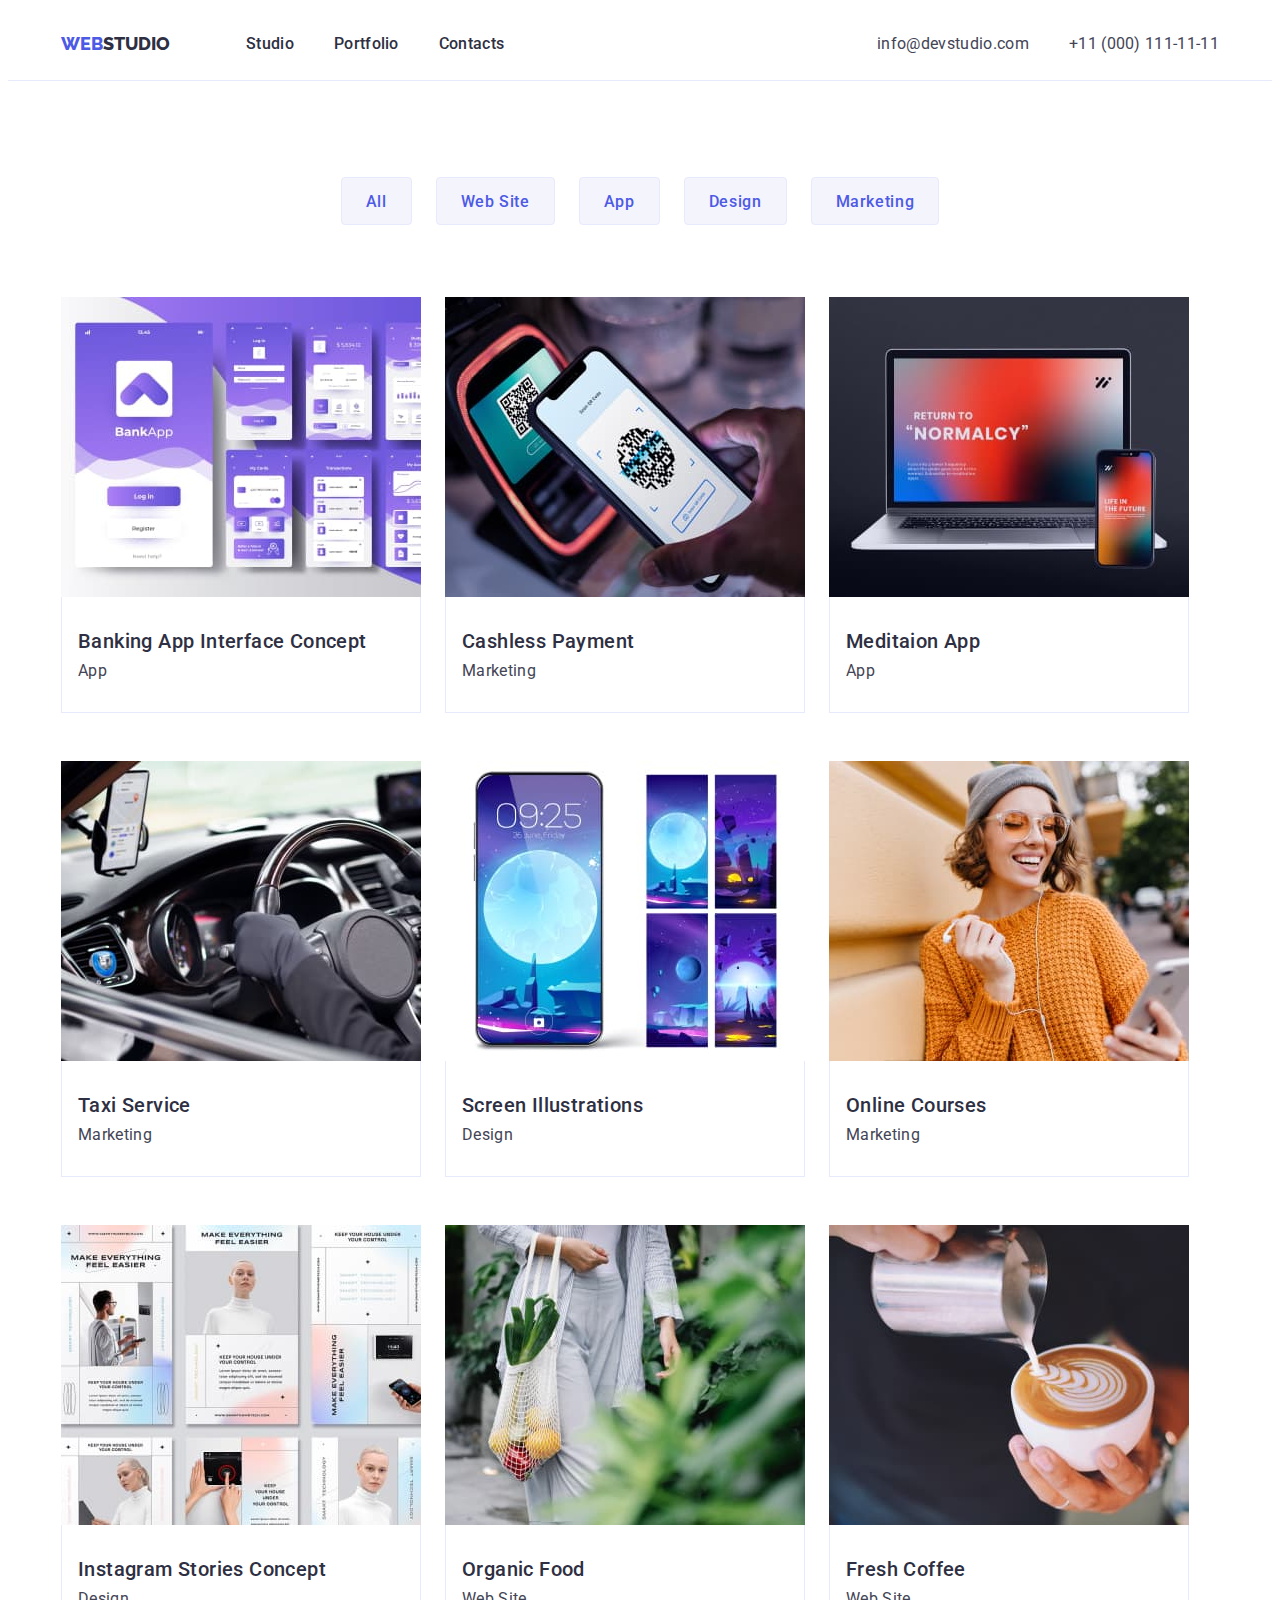
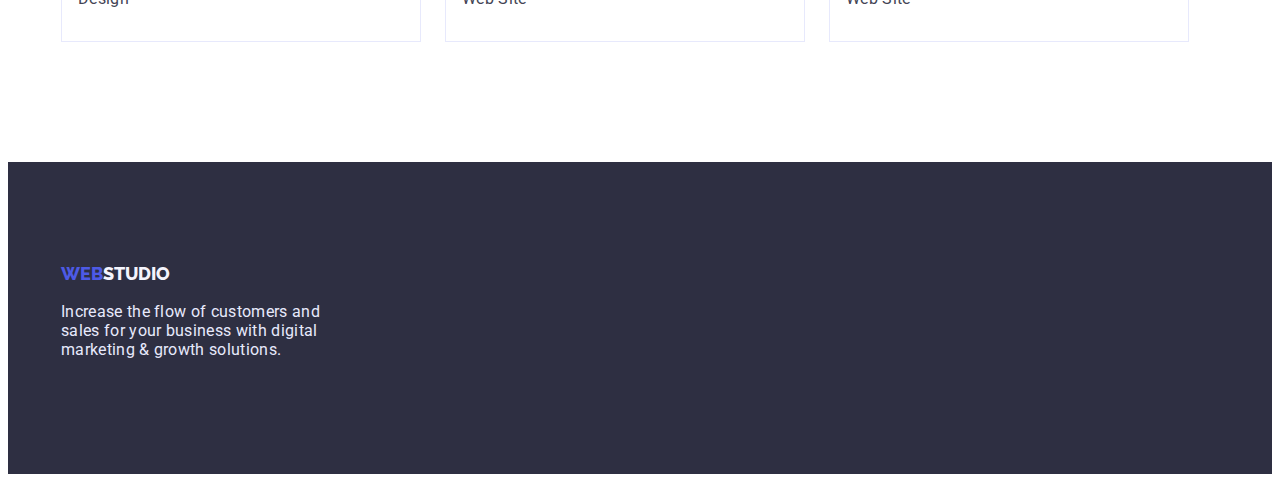
==== portfolio.html @ d6d0e660 "upload previos rep" ====
<!DOCTYPE html>
<html lang="en">
<head>
   <meta charset="UTF-8">
   <meta http-equiv="X-UA-Compatible" content="IE=edge">
   <meta name="viewport" content="width=device-width, initial-scale=1.0">
   <title>Webstudio</title>
   <link rel="preconnect" href="https://fonts.googleapis.com"><link rel="preconnect" href="https://fonts.gstatic.com" crossorigin><link href="https://fonts.googleapis.com/css2?family=Raleway:wght@800&family=Roboto:wght@400;500;700;900&display=swap" rel="stylesheet">
   <link rel="stylesheet" href="https://cdnjs.cloudflare.com/ajax/libs/modern-normalize/1.1.0/modern-normalize.min.css" integrity="sha512-wpPYUAdjBVSE4KJnH1VR1HeZfpl1ub8YT/NKx4PuQ5NmX2tKuGu6U/JRp5y+Y8XG2tV+wKQpNHVUX03MfMFn9Q==" crossorigin="anonymous" referrerpolicy="no-referrer" />
   <link rel="stylesheet" href="./css/styles.css">
</head>

<body>
   <header class="header section">
      <!-- Naviganion -->
      <div class="container header-container">
         <nav class="navigation">
            <a class="logo link" href="./index.html"><span>Web</span>Studio</a>
            <ul class="nav-list list">
               <li><a class="nav-link link" href="./index.html">Studio</a></li>
               <li><a class="nav-link link" href="./portfolio.html">Portfolio</a></li>
               <li><a class="nav-link link" href="#">Contacts</a></li>
            </ul>
         </nav>
   
         <!-- Address -->
         <address>
            <ul class="contact-list list">
               <li  class="contact-item"><a class="contact-link link" href="mailto:info@devstudio.com">info@devstudio.com</a></li>
               <li  class="contact-item"><a class="contact-link link" href="tel:+110001111111">+11 (000) 111-11-11</a></li>
            </ul>
         </address>
      </div>
   </header>

   <main>
      <section class="portfolio section">
         <div class="container">
            <h1 class="section-title visually-hidden">Portfolio</h1>
            <ul class="filters list">
               <li><button class="filters-btn" type="button">All</button></li>
               <li><button class="filters-btn" type="button">Web Site</button></li>
               <li><button class="filters-btn" type="button">App</button></li>
               <li><button class="filters-btn" type="button">Design</button></li>
               <li><button class="filters-btn" type="button">Marketing</button></li>
            </ul>
            <ul class="project-cards list">
               <li class="project-card">
                  <img src="./images/banking.jpg" alt="Banking App Interface Concept" width="360">
                     <div class="card-description">
                        <h3 class="section-subtitle">Banking App Interface Concept</h3>
                        <p class="section-text">App</p>
                     </div>
               </li>
               <li class="project-card">
                  <img src="./images/payment.jpg" alt="Cashless Payment" width="360">
                  <div class="card-description">
                     <h3 class="section-subtitle">Cashless Payment</h3>
                     <p class="section-text">Marketing</p>
                  </div>
               </li>
               <li class="project-card">
                  <img src="./images/meditaionapp.jpg" alt="Meditaion App" width="360">
                  <div class="card-description">
                     <h3 class="section-subtitle">Meditaion App</h3>
                     <p class="section-text">App</p>
                  </div>
               </li>
               <li class="project-card">
                  <img src="./images/taxiservice.jpg" alt="Taxi Service" width="360">
                  <div class="card-description">
                     <h3 class="section-subtitle">Taxi Service</h3>
                     <p class="section-text">Marketing</p>
                  </div>
               </li>
               <li class="project-card">
                  <img src="./images/screenillustrations.jpg" alt="Screen Illustrations" width="360">
                  <div class="card-description">
                     <h3 class="section-subtitle">Screen Illustrations</h3>
                     <p class="section-text">Design</p>
                  </div>
               </li>
               <li class="project-card">
                  <img src="./images/onlinecourses.jpg" alt="Online Courses" width="360">
                  <div class="card-description">
                     <h3 class="section-subtitle">Online Courses</h3>
                     <p class="section-text">Marketing</p>
                  </div>
               </li>
               <li class="project-card">
                  <img src="./images/instagramstories.jpg" alt="Instagram Stories Concept" width="360">
                  <div class="card-description">
                     <h3 class="section-subtitle">Instagram Stories Concept</h3>
                     <p class="section-text">Design</p>
               </div>
               </li>
               <li class="project-card">
                  <img src="./images/organicfood.jpg" alt="Organic Food" width="360">
                  <div class="card-description">
                     <h3 class="section-subtitle">Organic Food</h3>
                     <p class="section-text">Web Site</p>
                  </div>
               </li>
               <li class="project-card">
                  <img src="./images/freshcofee.jpg" alt="Fresh Coffee" width="360">
                  <div class="card-description">
                     <h3 class="section-subtitle">Fresh Coffee</h3>
                     <p class="section-text">Web Site</p>
                  </div>
               </li>
            </ul>
         </div>
      </section>
   </main>
   
   <!-- Footer -->
   <footer class="footer">
      <div class="container">
         <a class="footer-logo link" href="./index.html"><span>Web</span>Studio</a>
         <p class="footer-text">Increase the flow of customers and sales for your business with digital marketing & growth solutions.</p>
      </div>
   </footer>
</body>
</html>
---- css/styles.css ----
body {
   font-family: 'Roboto', sans-serif;
   font-size: 16px;
   color: var(--main-color);
   background-color: var(--lite-color);
}

.section {
   padding-top: 120px;
   padding-bottom: 120px;
}

h1, h2, h3, h4, h5, h6, ul, p {
   margin: 0;
   padding: 0;
}

img {
   display: block;
}

.list {
   list-style: none;
}

.link {
   text-decoration: none;
}

.container {
   max-width: 1158px;
   padding: 0 15px;
   margin: 0 auto;
}

:root {
   --accent-color: #4D5AE5;
   --main-color: #2E2F42;
   --minor-color: #434455;
   --lite-color: #FFFFFF;
   --text-lh: 1.2;
   --link-btn-lh: 1.5;
}


/* Header */
.header {
   padding-top: 24px;
   padding-bottom: 24px;
   border-bottom: 1px solid #E7E9FC;
}

.header-container {
   display: flex;
   align-items: center;
}


.logo {
   font-family: 'Raleway', sans-serif;
   font-weight: 800;
   font-size: 18px;
   line-height: 1.33;
   text-transform: uppercase;
   margin-right: 76px;
   color: var(--main-color);
}

.logo span {
   font-family: 'Raleway', sans-serif;
   font-weight: 800;
   font-size: 18px;
   line-height: 1.33;
   text-transform: uppercase;
   color: var(--accent-color);
}

.navigation {
   display: flex;
   margin-right: auto;
}

.nav-list {
   display: flex;
   gap: 40px;
}

.nav-link {
   font-weight: 500;
   line-height: var(--link-btn-lh);
   letter-spacing: 0.02em;
   color: var(--main-color);
}

.contact-list {
   display: flex;
   gap: 40px;
}

.contact-link {
   font-style: normal;
   line-height: var(--link-btn-lh);
   letter-spacing: 0.02em;
   color: var(--minor-color);
}

.nav-link:hover, .contact-link:hover, .nav-link:focus, .contact-link:focus {
   color: #404BBF;
}


/* Hero */
.hero {
   padding-top: 188px;
   padding-bottom: 188px;
   background-color: var(--main-color);
   text-align: center; 
}

.hero-title {
   font-size: 56px;
   line-height: 1.07;
   letter-spacing: 0.02em;
   text-align: center;
   color: var(--lite-color);
   max-width: 500px;
   margin: 0 auto;
}

.hero-btn {
   font-family: inherit;
   font-weight: 500;
   font-size: 16px;
   line-height: var(--link-btn-lh);
   color: var(--lite-color);
   cursor: pointer;
   width: 169px;
   height: 56px;
   background: #4D5AE5;
   box-shadow: 0px 4px 4px rgba(0, 0, 0, 0.15);
   border-color: transparent;
   border-radius: 4px;
   margin-top: 48px;
}

.hero-btn:hover, .hero-btn:focus {
   background: #404BBF;
}

.section-title {
   font-size: 36px;
   line-height: 1.11;
   letter-spacing: 0.02em;
   text-transform: capitalize;
   text-align: center;
   margin-bottom: 72px;
   color: var(--main-color);
}

.section-subtitle {
   font-weight: 500;
   font-size: 20px;
   line-height: 1.2;
   letter-spacing: 0.02em;
   margin-bottom: 8px;
   color: var(--main-color);
}

.section-text {
   line-height: var(--text-lh);
   letter-spacing: 0.02em;
   color: var(--minor-color);
}


/* Features */
.features {
   padding-bottom: 0;
}
.visually-hidden {
   position: absolute;
   white-space: nowrap;
   width: 1px;
   height: 1px;
   overflow: hidden;
   border: 0;
   padding: 0;
   clip: rect(0 0 0 0);
   clip-path: inset(50%);
   margin: -1px;
}

.about-list {
   display: flex;
   gap: 24px;
}

.about-item {
   width: 264px;
}


/* We do */
.wedo-list {
   display: flex;
   gap: 24px;
   justify-content: center;
}


/* Team */
.team-section {
   background: #F4F4FD;
}

.team-list {
   display: flex;
   gap: 24px;
}

.team-item {
   background: var(--lite-color);
   box-shadow: 0px 1px 6px rgba(46, 47, 66, 0.08), 0px 1px 1px rgba(46, 47, 66, 0.16), 0px 2px 1px rgba(46, 47, 66, 0.08);
   border-radius: 0px 0px 4px 4px;
}

.team-description {
   padding-top: 32px;
   padding-bottom: 32px;
   padding-left: 16px;
}


/* Portfolio */
.portfolio {
   padding-top: 96px;
}

.filters {
   display: flex;
   align-items: center;
   justify-content: center;
   gap: 24px;
}

.filters-btn {
   font-family: inherit;
   font-weight: 500;
   font-size: 16px;
   line-height: var(--link-btn-lh);
   letter-spacing: 0.04em;
   color: var(--accent-color);
   background: #F4F4FD;
   padding: 12px 24px;
   max-height: 48px;
   border: 1px solid #E7E9FC;
   border-radius: 4px;
   cursor: pointer;
}

.filters-btn:hover, .filters-btn:focus {
   color: var(--lite-color);
   background: #404BBF;
}

.project-cards {
   margin-top: 72px;
   display: flex;
   flex-wrap: wrap;
   row-gap: 48px;
   column-gap: 24px;
}

.project-card {
   box-sizing: border-box;
   width: 360px;
}

.card-description {
   padding-top: 32px;
   padding-bottom: 32px;
   padding-left: 16px;
   border: 1px solid #E7E9FC;
   border-top: none;
}


/* Footer */
.footer {
   padding-top: 100px;
   padding-bottom: 100px;
   background-color: var(--main-color);
}

.footer-logo {
   font-family: 'Raleway';
   font-weight: 800;
   font-size: 18px;
   line-height: 1.33;
   text-transform: uppercase;
   color: #F4F4FD;
}

.footer-logo span {
   font-family: 'Raleway';
   font-weight: 800;
   font-size: 18px;
   line-height: 1.33;
   text-transform: uppercase;
   color: var(--accent-color);
}

.footer-text {
   line-height: var(--text-lh);
   letter-spacing: 0.02em;
   color: #E7E9FC;
   margin-top: 16px;
   width: 264px;
   height: 72px;
   left: 156px;
   top: 1902px;
}
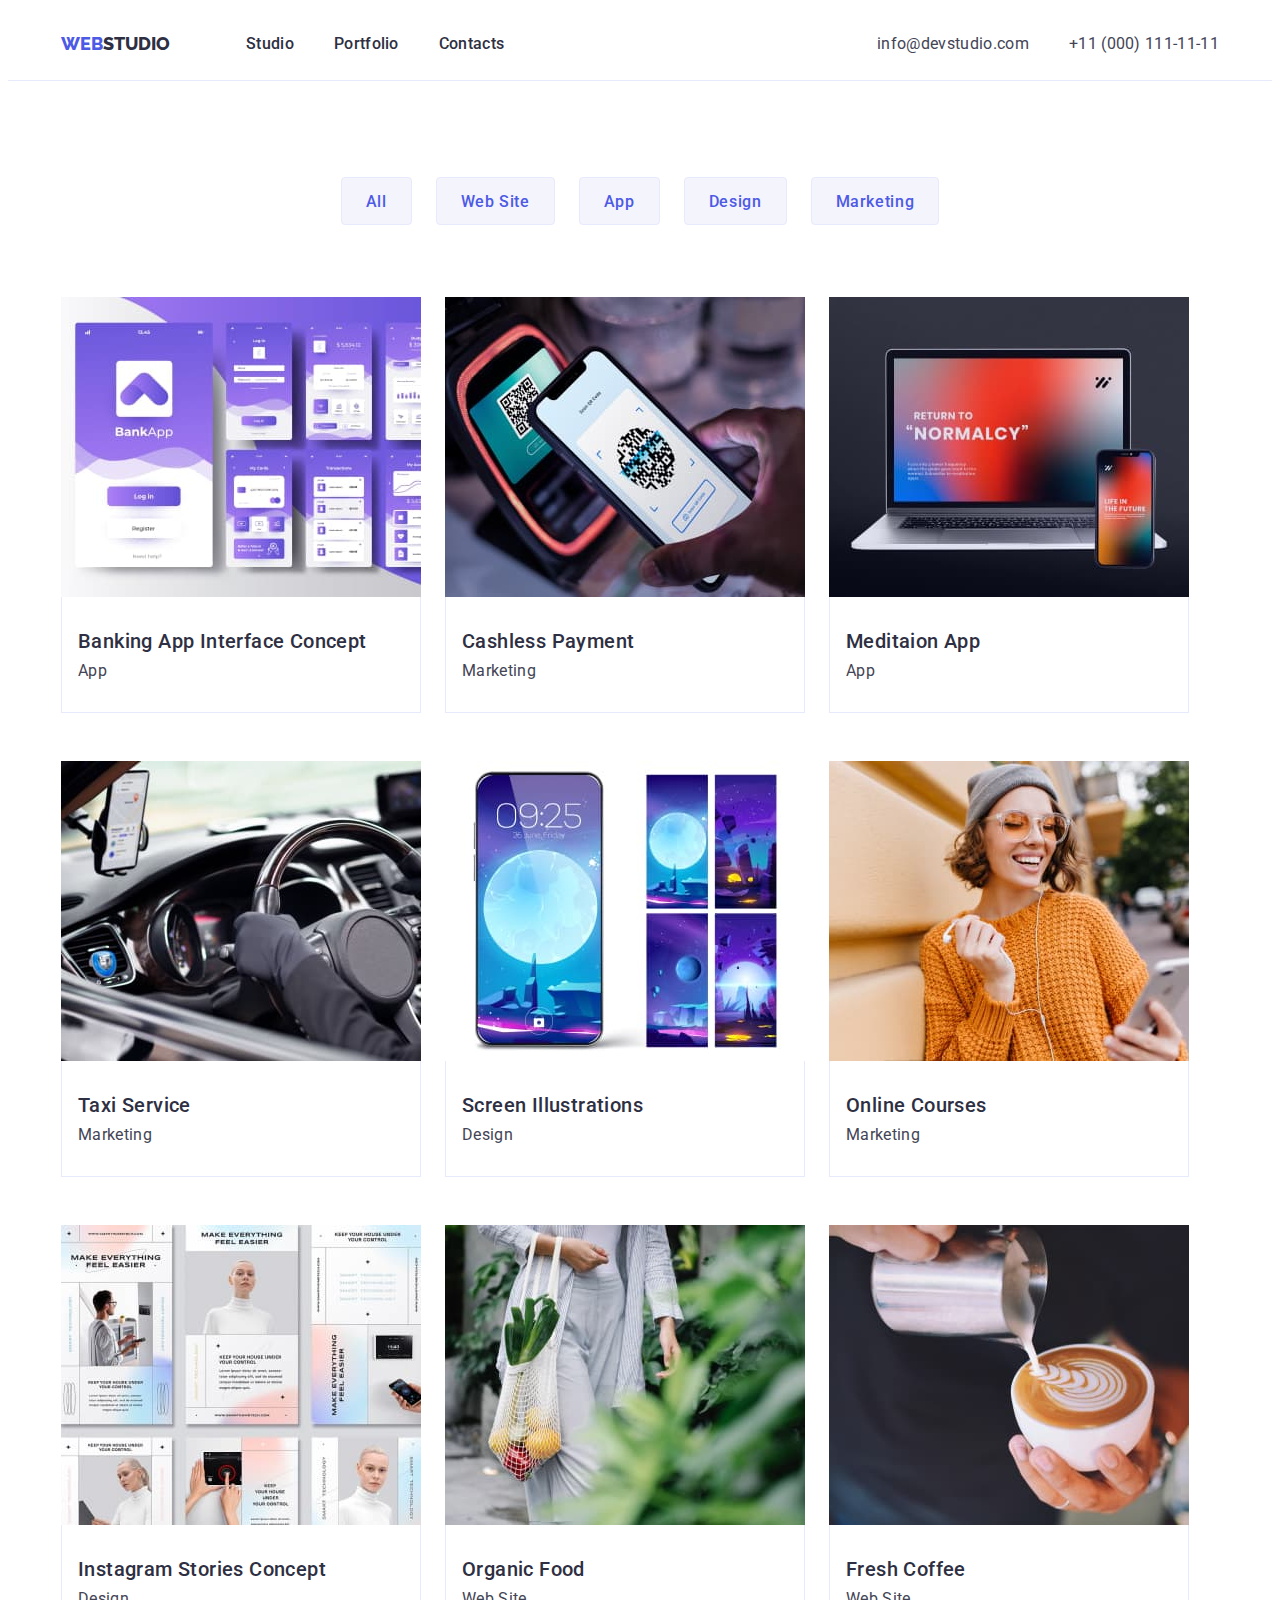
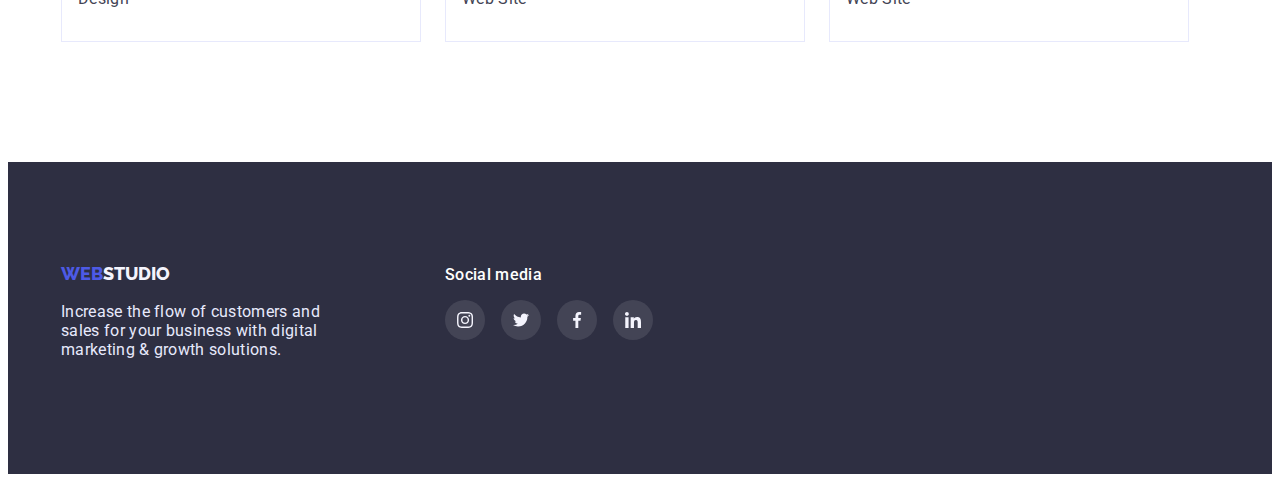
==== commit ac80178a: "Sprint" ====
--- a/portfolio.html
+++ b/portfolio.html
@@ -46,67 +46,85 @@
             </ul>
             <ul class="project-cards list">
                <li class="project-card">
-                  <img src="./images/banking.jpg" alt="Banking App Interface Concept" width="360">
+                  <a href="" class="project-card-link link">
+                     <img src="./images/banking.jpg" alt="Banking App Interface Concept" width="360">
                      <div class="card-description">
                         <h3 class="section-subtitle">Banking App Interface Concept</h3>
                         <p class="section-text">App</p>
                      </div>
+                  </a>
                </li>
                <li class="project-card">
-                  <img src="./images/payment.jpg" alt="Cashless Payment" width="360">
-                  <div class="card-description">
-                     <h3 class="section-subtitle">Cashless Payment</h3>
-                     <p class="section-text">Marketing</p>
-                  </div>
+                  <a href="" class="project-card-link link">
+                     <img src="./images/payment.jpg" alt="Cashless Payment" width="360">
+                     <div class="card-description">
+                        <h3 class="section-subtitle">Cashless Payment</h3>
+                        <p class="section-text">Marketing</p>
+                     </div>
+                  </a>
                </li>
                <li class="project-card">
-                  <img src="./images/meditaionapp.jpg" alt="Meditaion App" width="360">
-                  <div class="card-description">
-                     <h3 class="section-subtitle">Meditaion App</h3>
-                     <p class="section-text">App</p>
-                  </div>
+                  <a href="" class="project-card-link link">
+                     <img src="./images/meditaionapp.jpg" alt="Meditaion App" width="360">
+                     <div class="card-description">
+                        <h3 class="section-subtitle">Meditaion App</h3>
+                        <p class="section-text">App</p>
+                     </div>
+                  </a>
                </li>
                <li class="project-card">
-                  <img src="./images/taxiservice.jpg" alt="Taxi Service" width="360">
-                  <div class="card-description">
-                     <h3 class="section-subtitle">Taxi Service</h3>
-                     <p class="section-text">Marketing</p>
-                  </div>
+                  <a href="" class="project-card-link link">
+                     <img src="./images/taxiservice.jpg" alt="Taxi Service" width="360">
+                     <div class="card-description">
+                        <h3 class="section-subtitle">Taxi Service</h3>
+                        <p class="section-text">Marketing</p>
+                     </div>
+                  </a>
                </li>
                <li class="project-card">
-                  <img src="./images/screenillustrations.jpg" alt="Screen Illustrations" width="360">
-                  <div class="card-description">
-                     <h3 class="section-subtitle">Screen Illustrations</h3>
-                     <p class="section-text">Design</p>
-                  </div>
+                  <a href="" class="project-card-link link">
+                     <img src="./images/screenillustrations.jpg" alt="Screen Illustrations" width="360">
+                     <div class="card-description">
+                        <h3 class="section-subtitle">Screen Illustrations</h3>
+                        <p class="section-text">Design</p>
+                     </div>
+                  </a>
                </li>
                <li class="project-card">
-                  <img src="./images/onlinecourses.jpg" alt="Online Courses" width="360">
-                  <div class="card-description">
-                     <h3 class="section-subtitle">Online Courses</h3>
-                     <p class="section-text">Marketing</p>
-                  </div>
+                  <a href="" class="project-card-link link">
+                     <img src="./images/onlinecourses.jpg" alt="Online Courses" width="360">
+                     <div class="card-description">
+                        <h3 class="section-subtitle">Online Courses</h3>
+                        <p class="section-text">Marketing</p>
+                     </div>
+                  </a>
                </li>
                <li class="project-card">
-                  <img src="./images/instagramstories.jpg" alt="Instagram Stories Concept" width="360">
-                  <div class="card-description">
-                     <h3 class="section-subtitle">Instagram Stories Concept</h3>
-                     <p class="section-text">Design</p>
-               </div>
+                  <a href="" class="project-card-link link">
+                     <img src="./images/instagramstories.jpg" alt="Instagram Stories Concept" width="360">
+                     <div class="card-description">
+                        <h3 class="section-subtitle">Instagram Stories Concept</h3>
+                        <p class="section-text">Design</p>
+                     </div>
+                  </a>
                </li>
                <li class="project-card">
-                  <img src="./images/organicfood.jpg" alt="Organic Food" width="360">
-                  <div class="card-description">
-                     <h3 class="section-subtitle">Organic Food</h3>
-                     <p class="section-text">Web Site</p>
-                  </div>
+                  <a href="" class="project-card-link link">
+                     <img src="./images/organicfood.jpg" alt="Organic Food" width="360">
+                     <div class="card-description">
+                        <h3 class="section-subtitle">Organic Food</h3>
+                        <p class="section-text">Web Site</p>
+                     </div>
+                  </a>
                </li>
                <li class="project-card">
-                  <img src="./images/freshcofee.jpg" alt="Fresh Coffee" width="360">
-                  <div class="card-description">
-                     <h3 class="section-subtitle">Fresh Coffee</h3>
-                     <p class="section-text">Web Site</p>
-                  </div>
+                  <a href="" class="project-card-link link">
+                     <img src="./images/freshcofee.jpg" alt="Fresh Coffee" width="360">
+                     <div class="card-description">
+                        <h3 class="section-subtitle">Fresh Coffee</h3>
+                        <p class="section-text">Web Site</p>
+                     </div>
+                  </a>
                </li>
             </ul>
          </div>
@@ -115,9 +133,44 @@
    
    <!-- Footer -->
    <footer class="footer">
-      <div class="container">
-         <a class="footer-logo link" href="./index.html"><span>Web</span>Studio</a>
-         <p class="footer-text">Increase the flow of customers and sales for your business with digital marketing & growth solutions.</p>
+      <div class="container footer-content">
+         <div>
+            <a class="footer-logo link" href="./index.html"><span>Web</span>Studio</a>
+            <p class="footer-text">Increase the flow of customers and sales for your business with digital marketing & growth solutions.</p>
+         </div>
+         <div>
+            <p class="footer-soc-text">Social media</p>
+            <ul class="footer-soc-list list">
+               <li class="footer-soc-item">
+                  <a href="" class="footer-soc-link link">
+                     <svg class="footer-soc-icon" width="16" height="16">
+                        <use href="./images/icons.svg#icon-instagram"></use>
+                     </svg>
+                  </a>
+               </li>
+               <li class="footer-soc-item">
+                  <a href="" class="footer-soc-link link">
+                     <svg class="footer-soc-icon" width="16" height="16">
+                        <use href="./images/icons.svg#icon-twitter"></use>
+                     </svg>
+                  </a>
+               </li>
+               <li class="footer-soc-item">
+                  <a href="" class="footer-soc-link link">
+                     <svg class="footer-soc-icon" width="16" height="16">
+                        <use href="./images/icons.svg#icon-facebook"></use>
+                     </svg>
+                  </a>
+               </li>
+               <li class="footer-soc-item">
+                  <a href="" class="footer-soc-link link">
+                     <svg class="footer-soc-icon" width="16" height="16">
+                        <use href="./images/icons.svg#icon-linkedin"></use>
+                     </svg>
+                  </a>
+               </li>
+            </ul>
+         </div>
       </div>
    </footer>
 </body>
--- a/css/styles.css
+++ b/css/styles.css
@@ -38,6 +38,7 @@
    --main-color: #2E2F42;
    --minor-color: #434455;
    --lite-color: #FFFFFF;
+   --gra: linear-gradient(rgba(46, 47, 66, 0.7), rgba(46, 47, 66, 0.7));
    --text-lh: 1.2;
    --link-btn-lh: 1.5;
 }
@@ -113,7 +114,11 @@
 .hero {
    padding-top: 188px;
    padding-bottom: 188px;
-   background-color: var(--main-color);
+   background-image: var(--gra), url(../images/hero-bg.jpg);
+   margin: auto;
+   max-width: 1440px;
+   background-position: center;
+   background-repeat: no-repeat;
    text-align: center; 
 }
 
@@ -190,6 +195,29 @@
    margin: -1px;
 }
 
+.features-list {
+   display: flex;
+   gap: 24px;
+   margin-bottom: 8px;
+}
+
+.features-item {
+   width: 264px;
+   height: 112px;
+   display: flex;
+   align-items: center;
+   justify-content: center;
+   background: #F4F4FD;
+   border-radius: 4px;
+}
+
+.features-icon {
+   display: flex;
+   align-items: center;
+   justify-content: center;
+}
+
+
 .about-list {
    display: flex;
    gap: 24px;
@@ -225,9 +253,70 @@
 }
 
 .team-description {
+   text-align: center;
    padding-top: 32px;
    padding-bottom: 32px;
-   padding-left: 16px;
+}
+
+.team-soc-list {
+   display: flex;
+   justify-content: center;
+   gap: 24px;
+   margin-top: 8px;
+}
+
+.team-soc-item {
+   width: 40px;
+   height: 40px;
+}
+
+.team-soc-link {
+   width: 100%;
+   height: 100%;
+   display: flex;
+   align-items: center;
+   justify-content: center;
+   background-color: var(--accent-color);
+   border-radius: 50%;
+}
+
+.team-soc-link:is(:hover, :focus) {
+   background-color: #404BBF;
+}
+
+/* Customers */
+.customers-section {
+   padding-top: 130px;
+   padding-bottom: 120px;
+}
+
+.customers-list {
+   display: flex;
+   gap: 24px;
+}
+.customers-item {
+   width: 168px;
+   height: 88px;
+
+}
+.customers-link {
+   width: 100%;
+   height: 100%;
+   display: flex;
+   align-items: center;
+   justify-content: center;
+   border: 1px solid #8E8F99;
+   border-radius: 4px;
+}
+.customers-link:is(:hover, :focus) {
+   border-color: var(--accent-color);
+}
+
+.customers-icon {
+   fill: #AFB1B8;;
+}
+.customers-link:is(:hover, :focus) .customers-icon{
+   fill: #404BBF;
 }
 
 
@@ -260,6 +349,8 @@
 
 .filters-btn:hover, .filters-btn:focus {
    color: var(--lite-color);
+   border: 1px solid #404BBF;
+   box-shadow: 0px 3px 1px rgba(0, 0, 0, 0.1), 0px 2px 1px rgba(0, 0, 0, 0.08), 0px 2px 2px rgba(0, 0, 0, 0.12);
    background: #404BBF;
 }
 
@@ -271,7 +362,11 @@
    column-gap: 24px;
 }
 
-.project-card {
+.project-card:is(:hover, :focus) {
+   box-shadow: 0px 1px 6px rgba(46, 47, 66, 0.08), 0px 1px 1px rgba(46, 47, 66, 0.16), 0px 2px 1px rgba(46, 47, 66, 0.08);
+}
+
+.project-card-link {
    box-sizing: border-box;
    width: 360px;
 }
@@ -290,6 +385,12 @@
    padding-top: 100px;
    padding-bottom: 100px;
    background-color: var(--main-color);
+}
+
+.footer-content {
+   display: flex;
+   gap: 120px;
+   align-items: baseline;
 }
 
 .footer-logo {
@@ -317,6 +418,37 @@
    margin-top: 16px;
    width: 264px;
    height: 72px;
-   left: 156px;
-   top: 1902px;
+}
+
+.footer-soc-text {
+   font-weight: 500;
+   line-height: var(--text-lh);
+   letter-spacing: 0.02em;
+   color:  #FFFFFF;
+}
+
+.footer-soc-list {
+   display: flex;
+   justify-content: center;
+   gap: 16px;
+   margin-top: 16px;
+}
+
+.footer-soc-item {
+   width: 40px;
+   height: 40px;
+}
+
+.footer-soc-link {
+   width: 100%;
+   height: 100%;
+   display: flex;
+   align-items: center;
+   justify-content: center;
+   background-color: rgba(255, 255, 255, 0.1);
+   border-radius: 50%;
+}
+
+.footer-soc-link:is(:hover, :focus) {
+   background-color: #31D0AA;
 }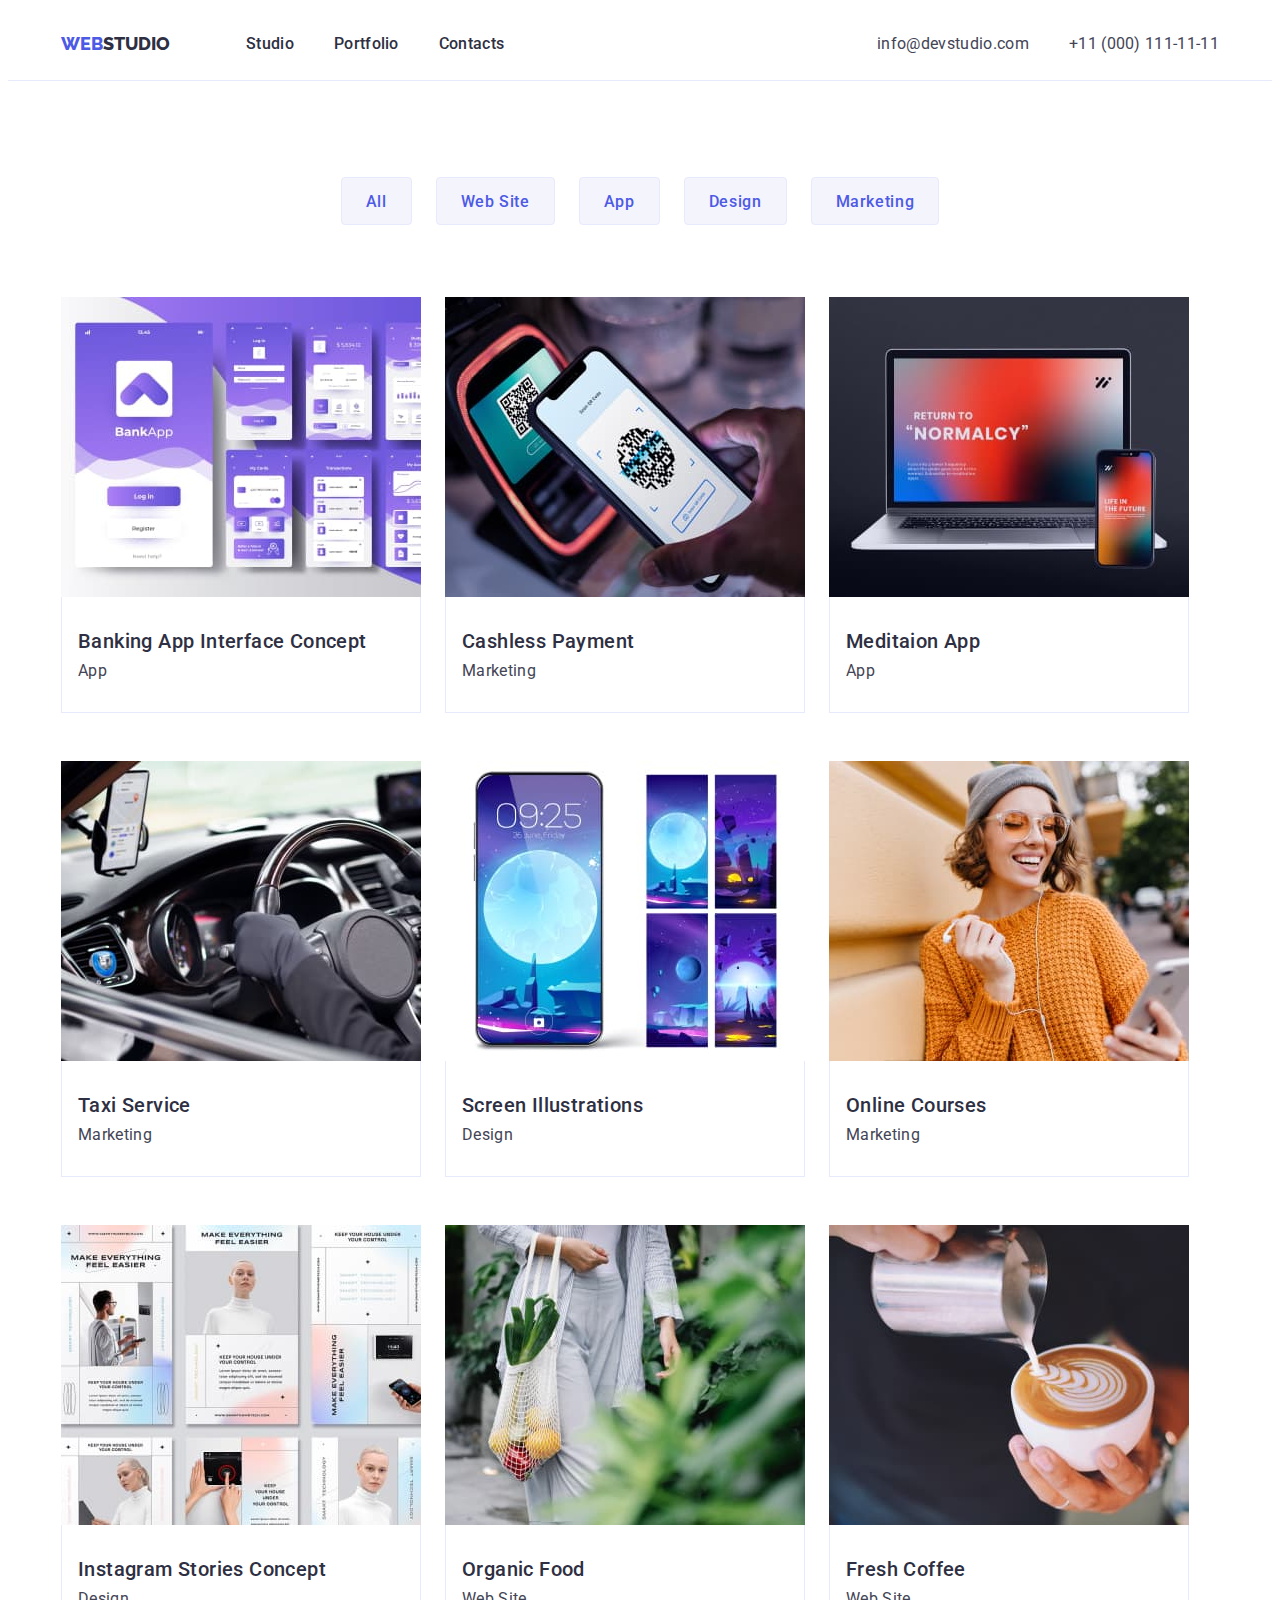
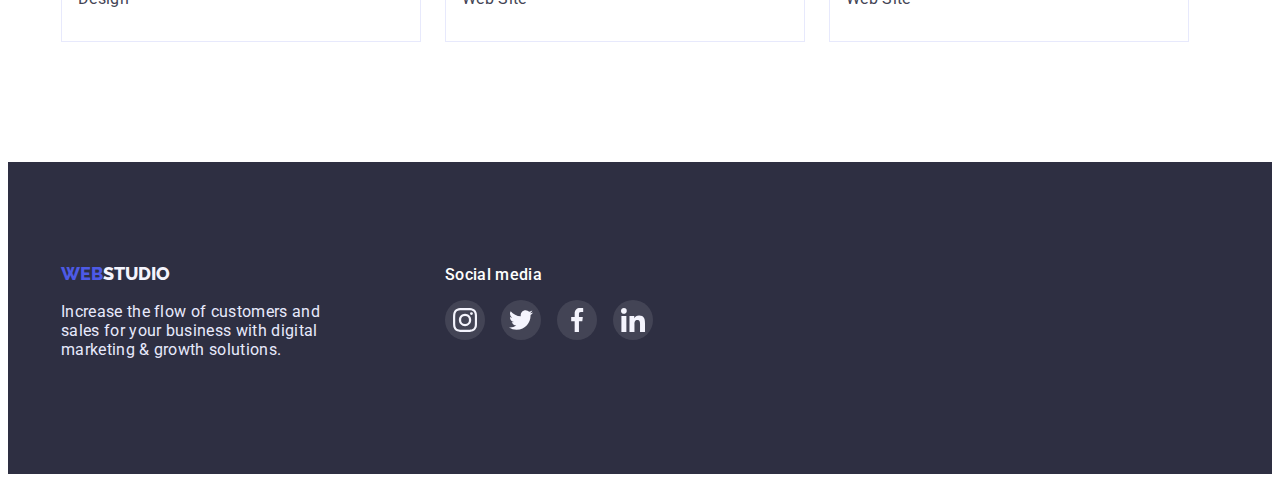
==== commit a51fcc20: "Update portfolio.html" ====
--- a/portfolio.html
+++ b/portfolio.html
@@ -134,37 +134,37 @@
    <!-- Footer -->
    <footer class="footer">
       <div class="container footer-content">
-         <div>
+         <div class="footer-logo-content">
             <a class="footer-logo link" href="./index.html"><span>Web</span>Studio</a>
             <p class="footer-text">Increase the flow of customers and sales for your business with digital marketing & growth solutions.</p>
          </div>
-         <div>
-            <p class="footer-soc-text">Social media</p>
+         <div class="footer-soc-content">
+            <p class="footer-soc-title">Social media</p>
             <ul class="footer-soc-list list">
                <li class="footer-soc-item">
                   <a href="" class="footer-soc-link link">
-                     <svg class="footer-soc-icon" width="16" height="16">
+                     <svg class="footer-soc-icon" width="24" height="24">
                         <use href="./images/icons.svg#icon-instagram"></use>
                      </svg>
                   </a>
                </li>
                <li class="footer-soc-item">
                   <a href="" class="footer-soc-link link">
-                     <svg class="footer-soc-icon" width="16" height="16">
+                     <svg class="footer-soc-icon" width="24" height="24">
                         <use href="./images/icons.svg#icon-twitter"></use>
                      </svg>
                   </a>
                </li>
                <li class="footer-soc-item">
                   <a href="" class="footer-soc-link link">
-                     <svg class="footer-soc-icon" width="16" height="16">
+                     <svg class="footer-soc-icon" width="24" height="24">
                         <use href="./images/icons.svg#icon-facebook"></use>
                      </svg>
                   </a>
                </li>
                <li class="footer-soc-item">
                   <a href="" class="footer-soc-link link">
-                     <svg class="footer-soc-icon" width="16" height="16">
+                     <svg class="footer-soc-icon" width="24" height="24">
                         <use href="./images/icons.svg#icon-linkedin"></use>
                      </svg>
                   </a>
--- a/css/styles.css
+++ b/css/styles.css
@@ -119,6 +119,7 @@
    max-width: 1440px;
    background-position: center;
    background-repeat: no-repeat;
+   background-size: cover;
    text-align: center; 
 }
 
@@ -195,13 +196,7 @@
    margin: -1px;
 }
 
-.features-list {
-   display: flex;
-   gap: 24px;
-   margin-bottom: 8px;
-}
-
-.features-item {
+.features-icon-item {
    width: 264px;
    height: 112px;
    display: flex;
@@ -209,6 +204,7 @@
    justify-content: center;
    background: #F4F4FD;
    border-radius: 4px;
+   margin-bottom: 8px;
 }
 
 .features-icon {
@@ -296,12 +292,10 @@
 }
 .customers-item {
    width: 168px;
-   height: 88px;
-
 }
 .customers-link {
    width: 100%;
-   height: 100%;
+   height: 88px;
    display: flex;
    align-items: center;
    justify-content: center;
@@ -362,13 +356,18 @@
    column-gap: 24px;
 }
 
-.project-card:is(:hover, :focus) {
-   box-shadow: 0px 1px 6px rgba(46, 47, 66, 0.08), 0px 1px 1px rgba(46, 47, 66, 0.16), 0px 2px 1px rgba(46, 47, 66, 0.08);
-}
-
-.project-card-link {
+.project-card {
    box-sizing: border-box;
    width: 360px;
+}
+
+.project-card-link {
+   display: inline-block;
+}
+
+.project-card-link:is(:hover, :focus) {
+   box-shadow: 0px 1px 6px rgba(46, 47, 66, 0.08), 0px 1px 1px rgba(46, 47, 66, 0.16), 0px 2px 1px rgba(46, 47, 66, 0.08);
+   cursor: pointer;
 }
 
 .card-description {
@@ -389,8 +388,11 @@
 
 .footer-content {
    display: flex;
-   gap: 120px;
    align-items: baseline;
+}
+
+.footer-logo-content {
+   margin-right: 120px;
 }
 
 .footer-logo {
@@ -420,7 +422,7 @@
    height: 72px;
 }
 
-.footer-soc-text {
+.footer-soc-title {
    font-weight: 500;
    line-height: var(--text-lh);
    letter-spacing: 0.02em;
